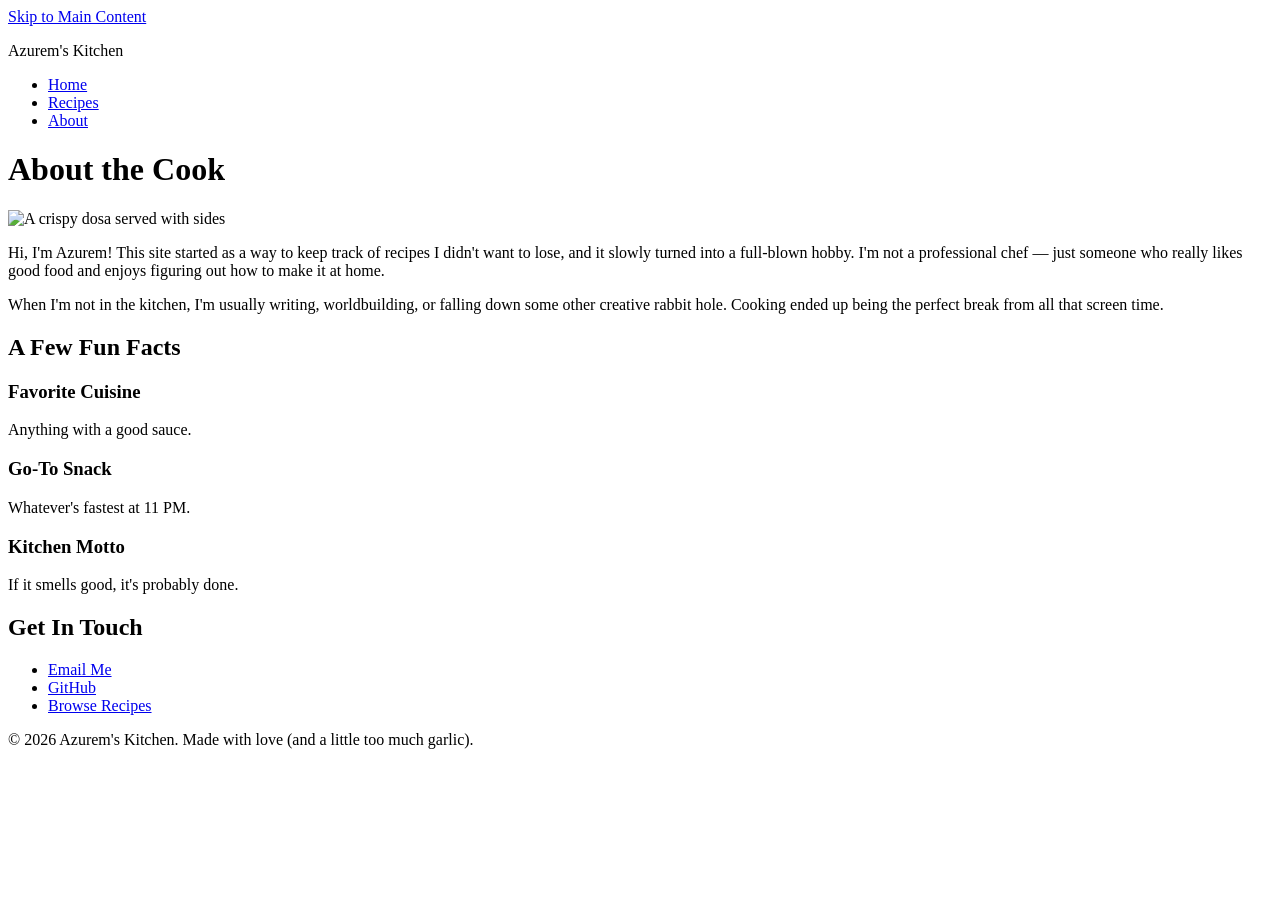
==== Food web/about.html @ cef59a4e "Add files via upload" ====
<!DOCTYPE html>
<html lang="en">

<head>
  <meta charset="utf-8">
  <meta name="viewport" content="width=device-width, initial-scale=1.0">
  <title>Azurem's Kitchen | About</title>
  <link rel="stylesheet" href="css/style.css">
</head>

<body>
  <a href="#main-content" class="skip-link">Skip to Main Content</a>

  <header>
    <nav>
      <p class="brand">Azurem's Kitchen</p>
      <ul>
        <li><a href="index.html">Home</a></li>
        <li><a href="recipes.html">Recipes</a></li>
        <li><a href="about.html" class="active">About</a></li>
      </ul>
    </nav>
  </header>

  <main id="main-content">
    <h1>About the Cook</h1>

    <section class="about-flex">
      <img src="https://foodish-api.com/images/dosa/dosa20.jpg" alt="A crispy dosa served with sides">
      <div class="about-text">
        <p>Hi, I'm Azurem! This site started as a way to keep track of recipes I didn't want to lose, and it slowly
          turned into a full-blown hobby. I'm not a professional chef — just someone who really likes good food and
          enjoys figuring out how to make it at home.</p>
        <p>When I'm not in the kitchen, I'm usually writing, worldbuilding, or falling down some other creative
          rabbit hole. Cooking ended up being the perfect break from all that screen time.</p>
      </div>
    </section>

    <h2>A Few Fun Facts</h2>
    <div class="fun-facts">
      <div class="fact-card">
        <h3>Favorite Cuisine</h3>
        <p>Anything with a good sauce.</p>
      </div>
      <div class="fact-card">
        <h3>Go-To Snack</h3>
        <p>Whatever's fastest at 11 PM.</p>
      </div>
      <div class="fact-card">
        <h3>Kitchen Motto</h3>
        <p>If it smells good, it's probably done.</p>
      </div>
    </div>

    <h2>Get In Touch</h2>
    <ul class="contact-list">
      <li><a href="mailto:hello@azuremskitchen.example">Email Me</a></li>
      <li><a href="https://github.com/" target="_blank" rel="noopener">GitHub</a></li>
      <li><a href="recipes.html">Browse Recipes</a></li>
    </ul>
  </main>

  <footer>
    <p>&copy; 2026 Azurem's Kitchen. Made with love (and a little too much garlic).</p>
  </footer>
</body>

</html>
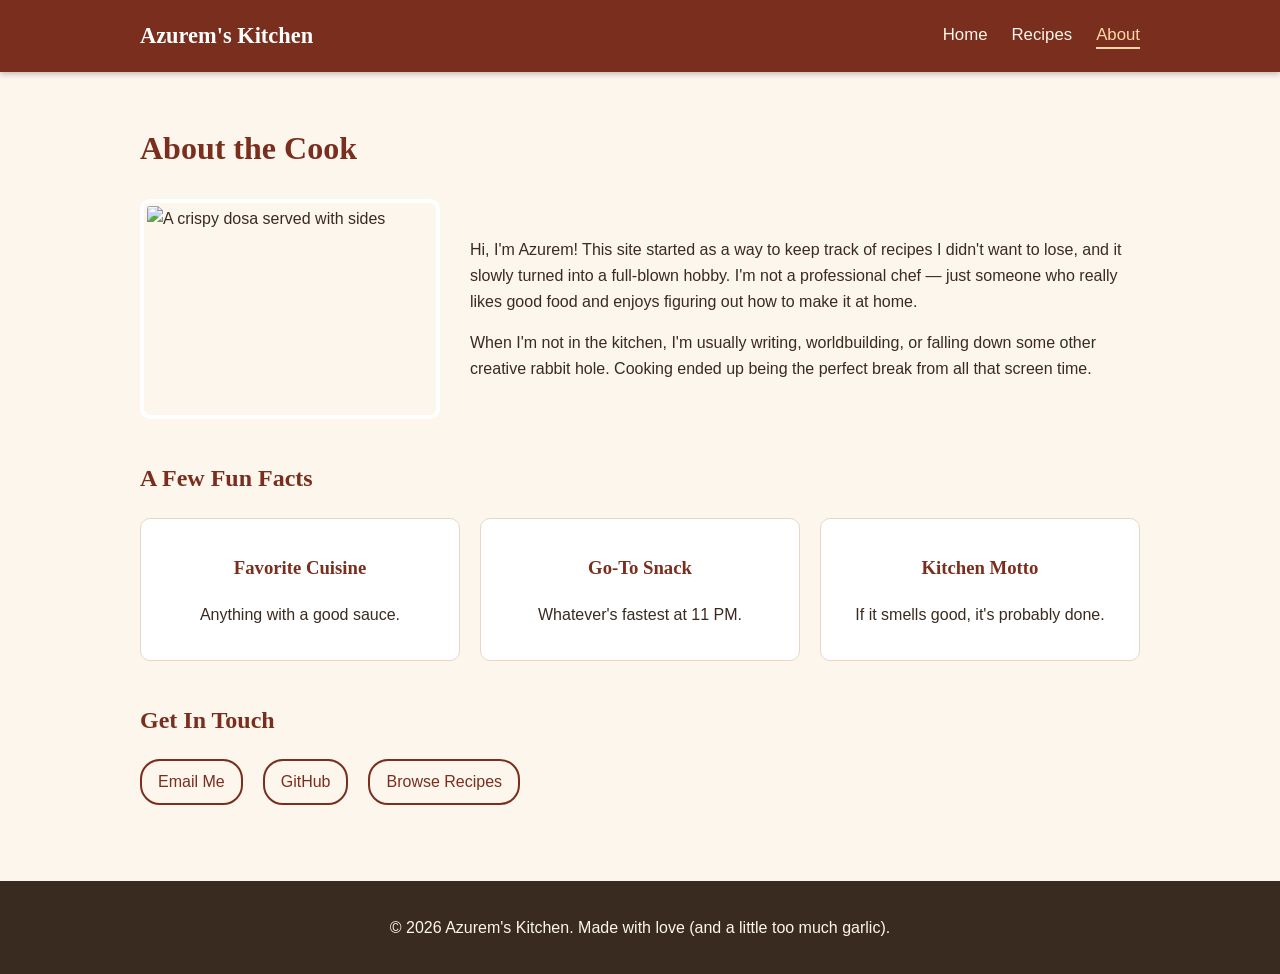
==== commit 3e1853ab: "Update about.html" ====
--- a/Food web/about.html
+++ b/Food web/about.html
@@ -5,7 +5,7 @@
   <meta charset="utf-8">
   <meta name="viewport" content="width=device-width, initial-scale=1.0">
   <title>Azurem's Kitchen | About</title>
-  <link rel="stylesheet" href="css/style.css">
+  <link rel="stylesheet" href="style.css">
 </head>
 
 <body>
--- a/Food web/style.css
+++ b/Food web/style.css
@@ -0,0 +1,259 @@
+/* ===== Base ===== */
+body {
+    font-family: 'Trebuchet MS', Arial, sans-serif;
+    margin: 0;
+    padding: 0;
+    background-color: #fdf6ec;
+    color: #3a2b21;
+    line-height: 1.6;
+}
+
+h1, h2, h3 {
+    font-family: Georgia, 'Times New Roman', serif;
+    color: #7a2e1d;
+}
+
+main {
+    max-width: 1000px;
+    margin: 0 auto;
+    padding: 30px 20px 60px;
+}
+
+
+/* ===== Skip to Main Content link =====
+   Positioned off-screen by default. The focus pseudo-class
+   brings it into view only when a keyboard user tabs to it. */
+.skip-link {
+    position: absolute;
+    top: -60px;
+    left: 10px;
+    background-color: #7a2e1d;
+    color: #ffffff;
+    padding: 10px 18px;
+    border-radius: 0 0 6px 6px;
+    z-index: 200;
+    transition: top 0.3s ease;
+}
+
+.skip-link:focus {
+    top: 0;
+}
+
+
+/* ===== Navigation =====
+   display: flex used here per assignment suggestion, plus
+   background, padding, and box-shadow for an attractive look. */
+header {
+    background-color: #7a2e1d;
+    padding: 10px 0;
+    box-shadow: 0 2px 6px rgba(0, 0, 0, 0.25);
+}
+
+nav {
+    max-width: 1000px;
+    margin: 0 auto;
+    display: flex;
+    justify-content: space-between;
+    align-items: center;
+    flex-wrap: wrap;
+    padding: 0 20px;
+}
+
+nav .brand {
+    color: #ffffff;
+    font-family: Georgia, serif;
+    font-size: 1.4em;
+    font-weight: bold;
+    margin: 8px 0;
+}
+
+nav ul {
+    list-style: none;
+    display: flex;
+    gap: 24px;
+    margin: 8px 0;
+    padding: 0;
+}
+
+nav a {
+    color: #fdf6ec;
+    text-decoration: none;
+    font-size: 1.05em;
+    padding-bottom: 3px;
+    border-bottom: 2px solid transparent;
+    transition: border-color 0.25s ease, color 0.25s ease;
+}
+
+nav a:hover,
+nav a.active {
+    color: #ffd7a8;
+    border-bottom: 2px solid #ffd7a8;
+}
+
+
+/* ===== Buttons / links ===== */
+.btn {
+    display: inline-block;
+    background-color: #7a2e1d;
+    color: #ffffff;
+    text-decoration: none;
+    padding: 10px 20px;
+    border-radius: 6px;
+    margin-top: 10px;
+    transition: background-color 0.25s ease, transform 0.25s ease;
+}
+
+.btn:hover {
+    background-color: #a63f28;
+    transform: translateY(-2px);
+}
+
+
+/* ===== Hero (home page) =====
+   display: flex used to lay the hero image and text side by side. */
+.hero {
+    display: flex;
+    align-items: center;
+    gap: 30px;
+    flex-wrap: wrap;
+    margin-bottom: 40px;
+}
+
+.hero-img {
+    width: 100%;
+    max-width: 420px;
+    height: 280px;
+    object-fit: cover;
+    border: 4px solid #ffffff;
+    border-radius: 12px;
+    padding: 4px;
+    box-shadow: 0 4px 10px rgba(0, 0, 0, 0.2);
+}
+
+.hero-text {
+    flex: 1;
+    min-width: 260px;
+}
+
+
+/* ===== Images, box model =====
+   All images get a consistent border / padding / radius treatment. */
+img {
+    border: 4px solid #ffffff;
+    padding: 3px;
+    border-radius: 10px;
+    box-sizing: border-box;
+}
+
+
+/* ===== Recipe grid (recipes page) =====
+   display: grid, two columns. */
+.recipe-grid {
+    display: grid;
+    grid-template-columns: repeat(2, 1fr);
+    gap: 30px;
+    margin-top: 30px;
+}
+
+.recipe-card {
+    background-color: #ffffff;
+    border: 1px solid #e6d8c3;
+    border-radius: 12px;
+    padding: 16px;
+    box-shadow: 0 2px 6px rgba(0, 0, 0, 0.08);
+    transition: transform 0.3s ease, box-shadow 0.3s ease;
+}
+
+.recipe-card img {
+    width: 100%;
+    height: 200px;
+    object-fit: cover;
+}
+
+.recipe-card h3 {
+    margin: 12px 0 4px;
+}
+
+/* Hover pseudo-class with a transition */
+.recipe-card:hover {
+    transform: translateY(-6px) scale(1.02);
+    box-shadow: 0 10px 18px rgba(0, 0, 0, 0.18);
+}
+
+/* nth-child selector: every other card gets a slightly different
+   border radius and a soft tinted background for visual rhythm */
+.recipe-card:nth-child(even) {
+    background-color: #fff3e2;
+    border-radius: 24px;
+}
+
+
+/* ===== About page ===== */
+.about-flex {
+    display: flex;
+    align-items: center;
+    gap: 30px;
+    flex-wrap: wrap;
+    margin: 25px 0 40px;
+}
+
+.about-flex img {
+    width: 100%;
+    max-width: 300px;
+    height: 220px;
+    object-fit: cover;
+}
+
+.about-text {
+    flex: 1;
+    min-width: 260px;
+}
+
+.fun-facts {
+    display: flex;
+    gap: 20px;
+    flex-wrap: wrap;
+    margin-bottom: 40px;
+}
+
+.fact-card {
+    flex: 1;
+    min-width: 180px;
+    background-color: #ffffff;
+    border: 1px solid #e6d8c3;
+    border-radius: 10px;
+    padding: 16px;
+    text-align: center;
+}
+
+.contact-list {
+    list-style: none;
+    padding: 0;
+    display: flex;
+    gap: 20px;
+    flex-wrap: wrap;
+}
+
+.contact-list a {
+    display: inline-block;
+    color: #7a2e1d;
+    text-decoration: none;
+    border: 2px solid #7a2e1d;
+    padding: 8px 16px;
+    border-radius: 20px;
+    transition: background-color 0.25s ease, color 0.25s ease;
+}
+
+.contact-list a:hover {
+    background-color: #7a2e1d;
+    color: #ffffff;
+}
+
+
+/* ===== Footer ===== */
+footer {
+    background-color: #3a2b21;
+    color: #fdf6ec;
+    text-align: center;
+    padding: 18px;
+}
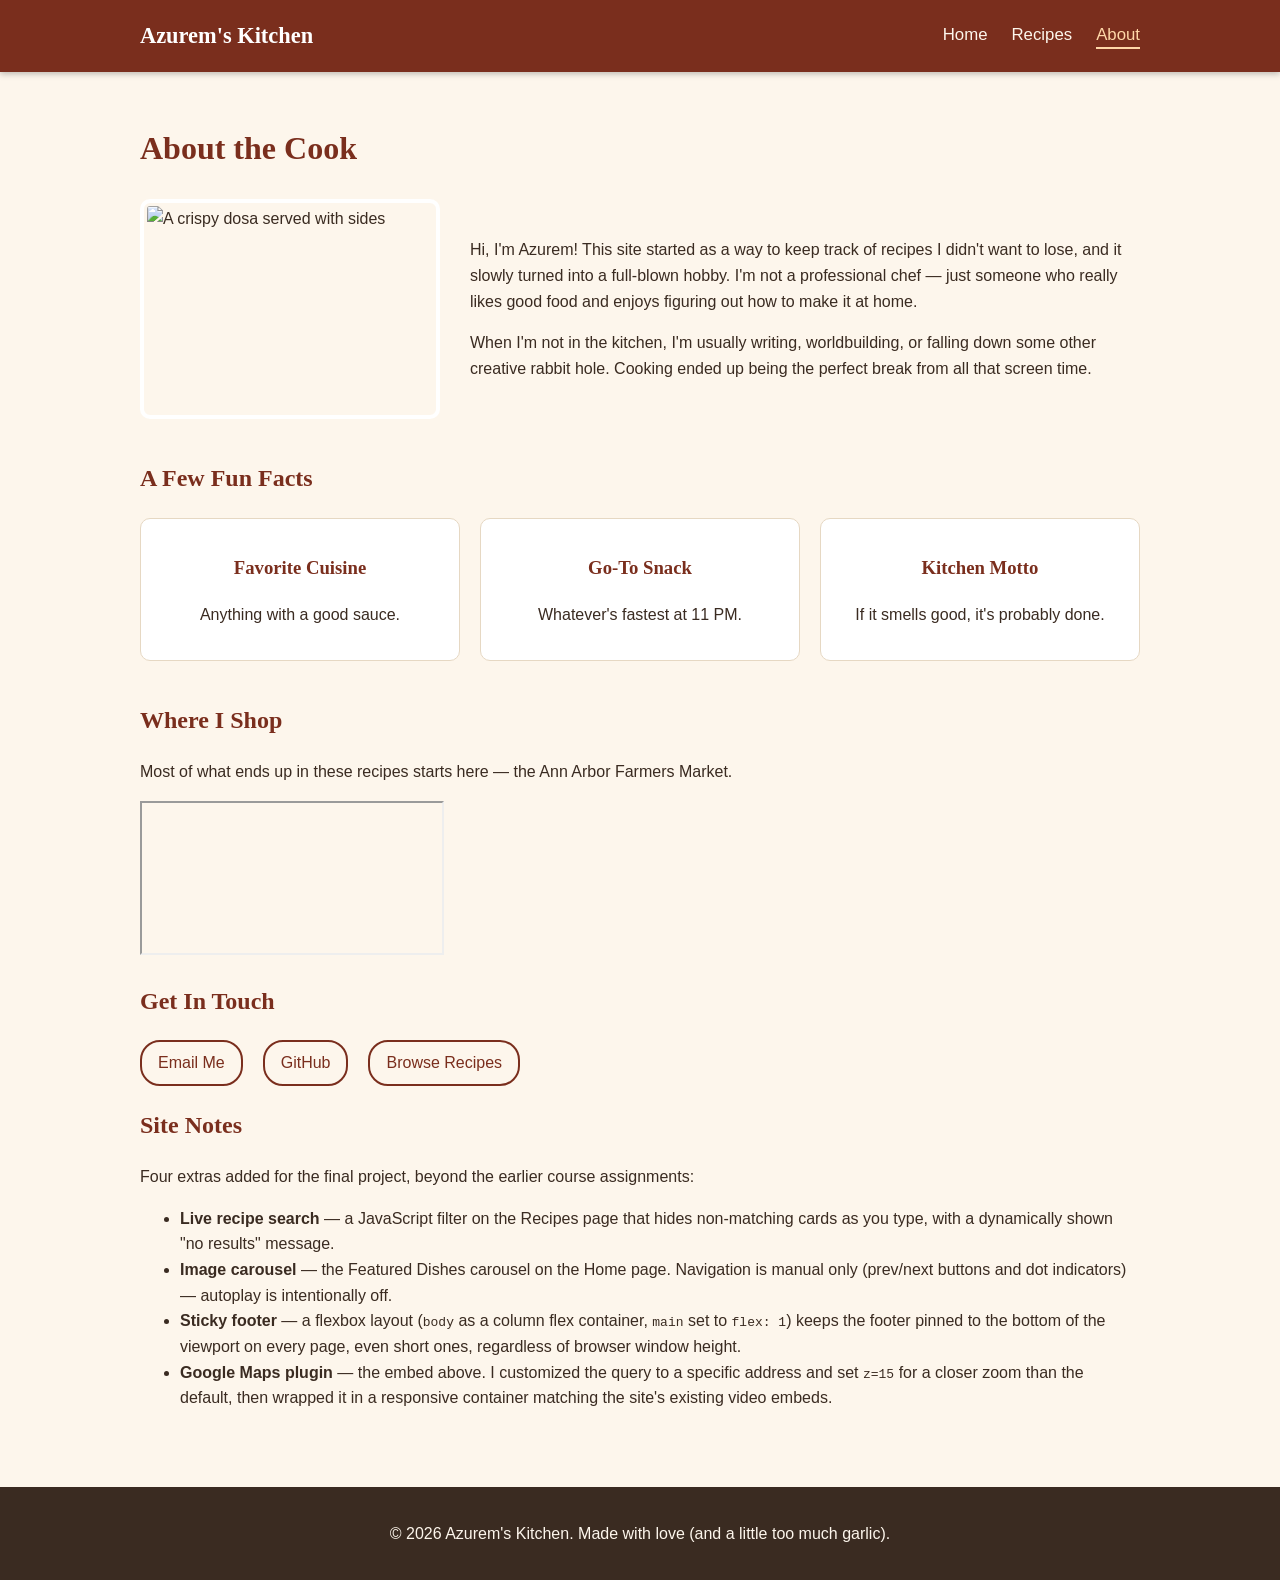
==== commit 4630c381: "Update about.html" ====
--- a/Food web/about.html
+++ b/Food web/about.html
@@ -26,7 +26,7 @@
     <h1>About the Cook</h1>
 
     <section class="about-flex">
-      <img src="https://foodish-api.com/images/dosa/dosa20.jpg" alt="A crispy dosa served with sides">
+      <img src="https://commons.wikimedia.org/wiki/Special:FilePath/Dosa_1.JPG" alt="A crispy dosa served with sides">
       <div class="about-text">
         <p>Hi, I'm Azurem! This site started as a way to keep track of recipes I didn't want to lose, and it slowly
           turned into a full-blown hobby. I'm not a professional chef — just someone who really likes good food and
@@ -52,12 +52,38 @@
       </div>
     </div>
 
+    <h2>Where I Shop</h2>
+    <p>Most of what ends up in these recipes starts here — the Ann Arbor Farmers Market.</p>
+    <div class="map-wrapper">
+      <iframe
+        src="https://www.google.com/maps?q=Ann+Arbor+Farmers+Market,+Ann+Arbor,+MI&z=15&output=embed"
+        title="Map showing the Ann Arbor Farmers Market" loading="lazy"
+        referrerpolicy="no-referrer-when-downgrade"></iframe>
+    </div>
+
     <h2>Get In Touch</h2>
     <ul class="contact-list">
       <li><a href="mailto:hello@azuremskitchen.example">Email Me</a></li>
       <li><a href="https://github.com/" target="_blank" rel="noopener">GitHub</a></li>
       <li><a href="recipes.html">Browse Recipes</a></li>
     </ul>
+
+    <section class="site-notes">
+      <h2>Site Notes</h2>
+      <p>Four extras added for the final project, beyond the earlier course assignments:</p>
+      <ul>
+        <li><strong>Live recipe search</strong> — a JavaScript filter on the Recipes page that hides
+          non-matching cards as you type, with a dynamically shown "no results" message.</li>
+        <li><strong>Image carousel</strong> — the Featured Dishes carousel on the Home page. Navigation
+          is manual only (prev/next buttons and dot indicators) — autoplay is intentionally off.</li>
+        <li><strong>Sticky footer</strong> — a flexbox layout (<code>body</code> as a column flex
+          container, <code>main</code> set to <code>flex: 1</code>) keeps the footer pinned to the
+          bottom of the viewport on every page, even short ones, regardless of browser window height.</li>
+        <li><strong>Google Maps plugin</strong> — the embed above. I customized the query to a specific
+          address and set <code>z=15</code> for a closer zoom than the default, then wrapped it in a
+          responsive container matching the site's existing video embeds.</li>
+      </ul>
+    </section>
   </main>
 
   <footer>
--- a/Food web/style.css
+++ b/Food web/style.css
@@ -1,4 +1,11 @@
-/* ===== Base ===== */
+/* ===== Base =====
+   scroll-behavior lives on html so the "Return to Top" link scrolls
+   smoothly. The prefers-reduced-motion query further down turns
+   this back off for visitors who asked for less motion. */
+html {
+    scroll-behavior: smooth;
+}
+
 body {
     font-family: 'Trebuchet MS', Arial, sans-serif;
     margin: 0;
@@ -146,22 +153,52 @@
 }
 
 
+/* ===== Image preview box (recipes page, JS-driven) =====
+   Text is centered over whatever background-image the script sets. */
+#image {
+    width: 100%;
+    height: 260px;
+    margin: 20px 0 10px;
+    background-color: #3a2b21;
+    background-size: cover;
+    background-position: center;
+    border: 3px solid #7a2e1d;
+    border-radius: 12px;
+    display: flex;
+    align-items: center;
+    justify-content: center;
+    text-align: center;
+    color: #ffffff;
+    font-size: 1.3em;
+    font-weight: bold;
+    text-shadow: 0 1px 4px rgba(0, 0, 0, 0.8);
+    padding: 20px;
+    box-sizing: border-box;
+}
+
+.recipe-card img {
+    cursor: pointer;
+}
+
+
 /* ===== Recipe grid (recipes page) =====
-   display: grid, two columns. */
+   Mobile-first: single column grid with a 10px gap. Wider layouts
+   are handled entirely in the tablet / large-screen media queries
+   below, so nothing here is repeated unnecessarily. */
 .recipe-grid {
     display: grid;
-    grid-template-columns: repeat(2, 1fr);
-    gap: 30px;
+    grid-template-columns: 1fr;
+    gap: 10px;
     margin-top: 30px;
 }
 
 .recipe-card {
     background-color: #ffffff;
     border: 1px solid #e6d8c3;
-    border-radius: 12px;
     padding: 16px;
+    margin: 0;
     box-shadow: 0 2px 6px rgba(0, 0, 0, 0.08);
-    transition: transform 0.3s ease, box-shadow 0.3s ease;
+    transition: transform 0.3s ease, box-shadow 0.3s ease, background-color 0.3s ease, color 0.3s ease;
 }
 
 .recipe-card img {
@@ -170,7 +207,7 @@
     object-fit: cover;
 }
 
-.recipe-card h3 {
+.recipe-card figcaption h3 {
     margin: 12px 0 4px;
 }
 
@@ -180,11 +217,29 @@
     box-shadow: 0 10px 18px rgba(0, 0, 0, 0.18);
 }
 
-/* nth-child selector: every other card gets a slightly different
-   border radius and a soft tinted background for visual rhythm */
+/* nth-child selector: every other card gets a soft tinted background
+   for visual rhythm */
 .recipe-card:nth-child(even) {
     background-color: #fff3e2;
-    border-radius: 24px;
+}
+
+/* ===== Return to Top button =====
+   Scrolling on click is driven by the html { scroll-behavior: smooth }
+   rule above, not JS, so the reduced-motion query can turn it off. */
+.back-to-top {
+    display: block;
+    width: fit-content;
+    margin: 40px auto 0;
+    background-color: #7a2e1d;
+    color: #ffffff;
+    text-decoration: none;
+    padding: 10px 20px;
+    border-radius: 6px;
+    transition: background-color 0.25s ease;
+}
+
+.back-to-top:hover {
+    background-color: #a63f28;
 }
 
 
@@ -250,6 +305,36 @@
 }
 
 
+/* ===== Video sections (home + recipes pages) =====
+   The wrapper keeps a 16:9 ratio at any screen width so the embedded
+   video never gets distorted or overflows on mobile. */
+.video-section {
+    margin: 40px 0;
+}
+
+.video-wrapper {
+    position: relative;
+    width: 100%;
+    max-width: 700px;
+    padding-bottom: 39.375%; /* 700 * 9/16, capped so it never exceeds max-width height */
+    aspect-ratio: 16 / 9;
+    height: 0;
+    margin: 15px 0;
+    border-radius: 12px;
+    overflow: hidden;
+    box-shadow: 0 4px 10px rgba(0, 0, 0, 0.2);
+}
+
+.video-wrapper iframe {
+    position: absolute;
+    top: 0;
+    left: 0;
+    width: 100%;
+    height: 100%;
+    border: none;
+}
+
+
 /* ===== Footer ===== */
 footer {
     background-color: #3a2b21;
@@ -257,3 +342,65 @@
     text-align: center;
     padding: 18px;
 }
+
+
+/* ===== Tablet View ===== */
+/* Triggers once the viewport reaches 772px wide. */
+@media screen and (min-width: 772px) {
+  .recipe-grid {
+    grid-template-columns: repeat(2, 1fr);
+  }
+
+  /* Circular figures */
+  .recipe-card {
+    border-radius: 50%;
+  }
+
+  /* Last figure spans both columns */
+  .recipe-card:last-child {
+    grid-column: 1 / -1;
+  }
+}
+
+/* ===== Large Screen View ===== */
+/* Triggers once the viewport reaches 992px wide.
+   No max-width used here, per the assignment requirement. */
+@media screen and (min-width: 992px) {
+  /* Every third figure spans both columns */
+  .recipe-card:nth-child(3n) {
+    grid-column: 1 / -1;
+  }
+
+  /* Border radius removed from all figures */
+  .recipe-card {
+    border-radius: 0;
+  }
+}
+
+/* ===== Reduced Motion ===== */
+/* Visitors who prefer less motion lose the smooth scroll animation
+   triggered by the "Return to Top" link; the jump becomes instant. */
+@media (prefers-reduced-motion: reduce) {
+  html {
+    scroll-behavior: auto;
+  }
+}
+
+/* ===== Dark Color Scheme ===== */
+/* Default site theme is light. Visitors with a system-level dark
+   preference get dark figures with light, high-contrast text. */
+@media (prefers-color-scheme: dark) {
+  .recipe-card {
+    background-color: #241a12;
+    color: #ffe27a;
+    border: 2px solid #000000;
+  }
+
+  .recipe-card figcaption h3 {
+    color: #ffe27a;
+  }
+
+  .recipe-card:nth-child(even) {
+    background-color: #1a120c;
+  }
+}
